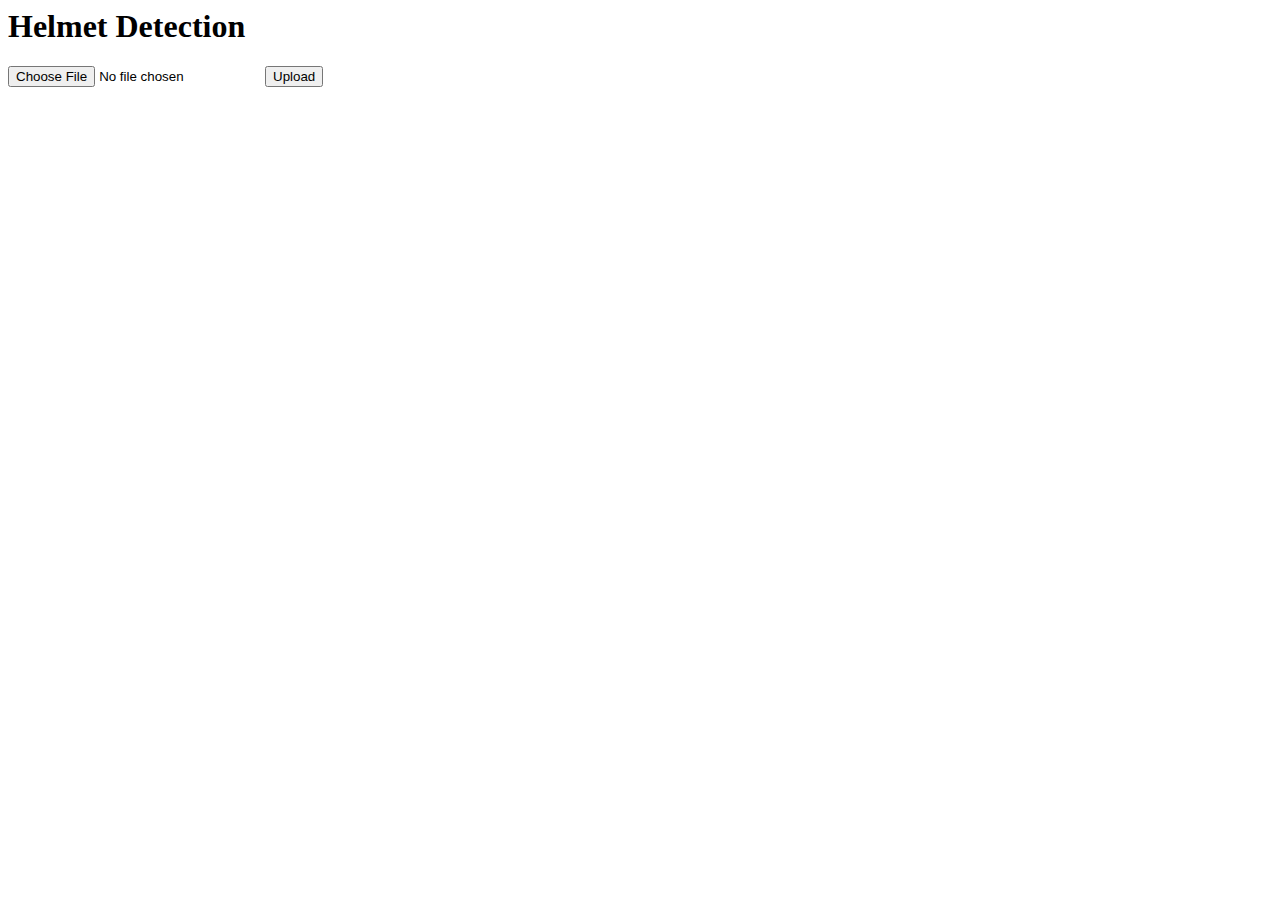
==== python_flask/template/index.html @ dfb3a4fe "push" ====
<html></html>
<head>
 <title>Helmet Detection</title>
</head>
<body>
 <h1>Helmet Detection</h1>
 <form action = "/success" method = "post" enctype="multipart/form-data">
  <input type="file" name="file" />
  <input type = "submit" value="Upload">
 </form>
</body>
</html>
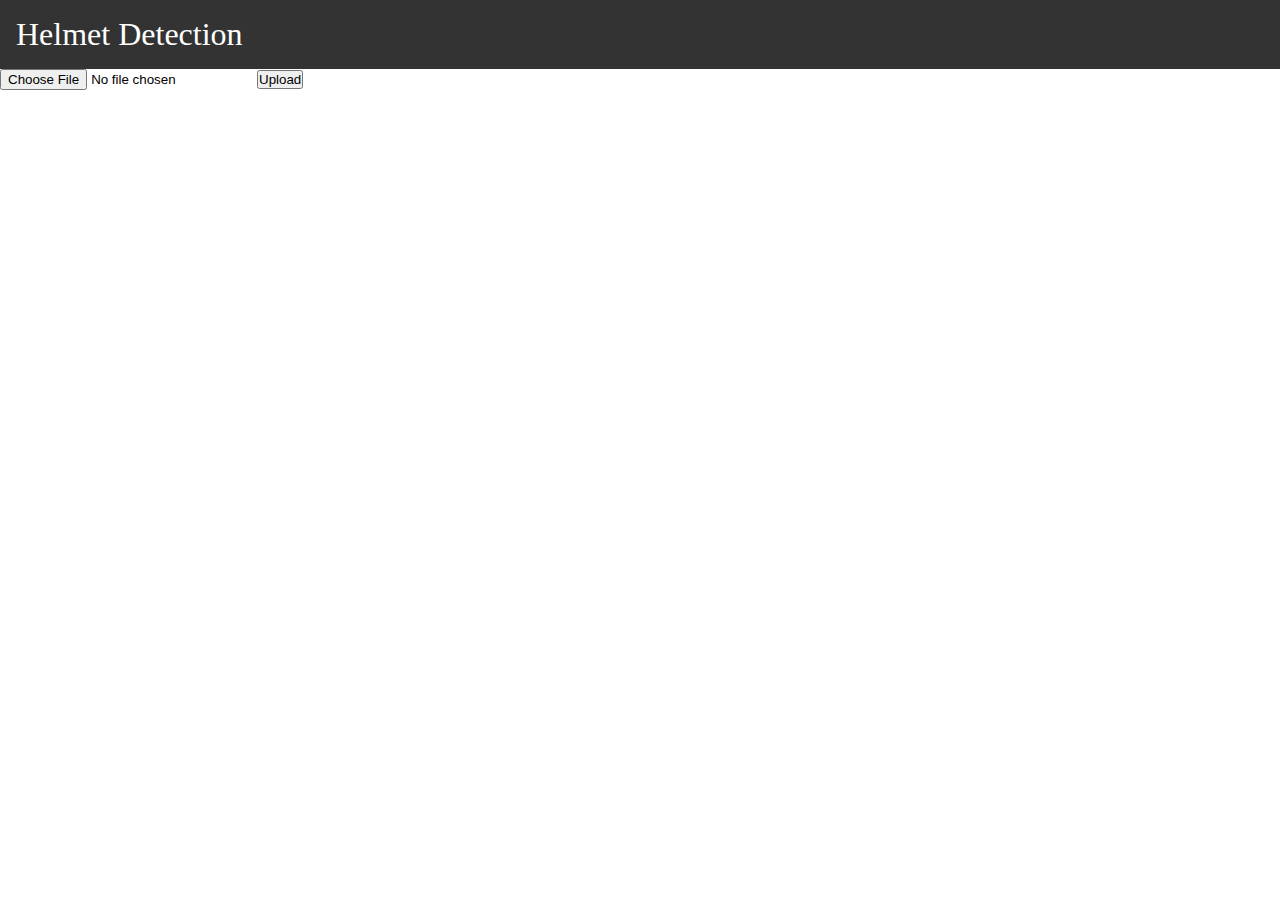
==== commit 5628dcec: "add" ====
--- a/python_flask/template/index.html
+++ b/python_flask/template/index.html
@@ -1,12 +1,20 @@
-<html></html>
+<!DOCTYPE html>
+<html lang="en">
 <head>
- <title>Helmet Detection</title>
+    <meta charset="UTF-8">
+    <meta name="viewport" content="width=device-width, initial-scale=1.0">
+    <title>Helmet Detection</title>
+    <link rel="stylesheet" href="styles.css">
 </head>
 <body>
- <h1>Helmet Detection</h1>
- <form action = "/success" method = "post" enctype="multipart/form-data">
-  <input type="file" name="file" />
-  <input type = "submit" value="Upload">
- </form>
+    <nav>
+        <div class="logo">
+            <a href="#">Helmet Detection</a>
+        </div>
+    </nav>
+    <form action = "/success" method = "post" enctype="multipart/form-data">
+     <input type="file" name="file" />
+     <input type = "submit" value="Upload">
+    </form>
 </body>
 </html>--- a/python_flask/template/styles.css
+++ b/python_flask/template/styles.css
@@ -0,0 +1,18 @@
+*{
+    margin: 0;
+    padding: 0;
+    box-sizing: border-box;
+}
+
+nav{
+    padding: 1rem;
+    background-color: #333;
+    display: flex;
+    justify-content: space-between;
+}
+
+.logo a {
+    font-size: 2rem;
+    color: rgb(255, 255, 255);
+    text-decoration: none;
+}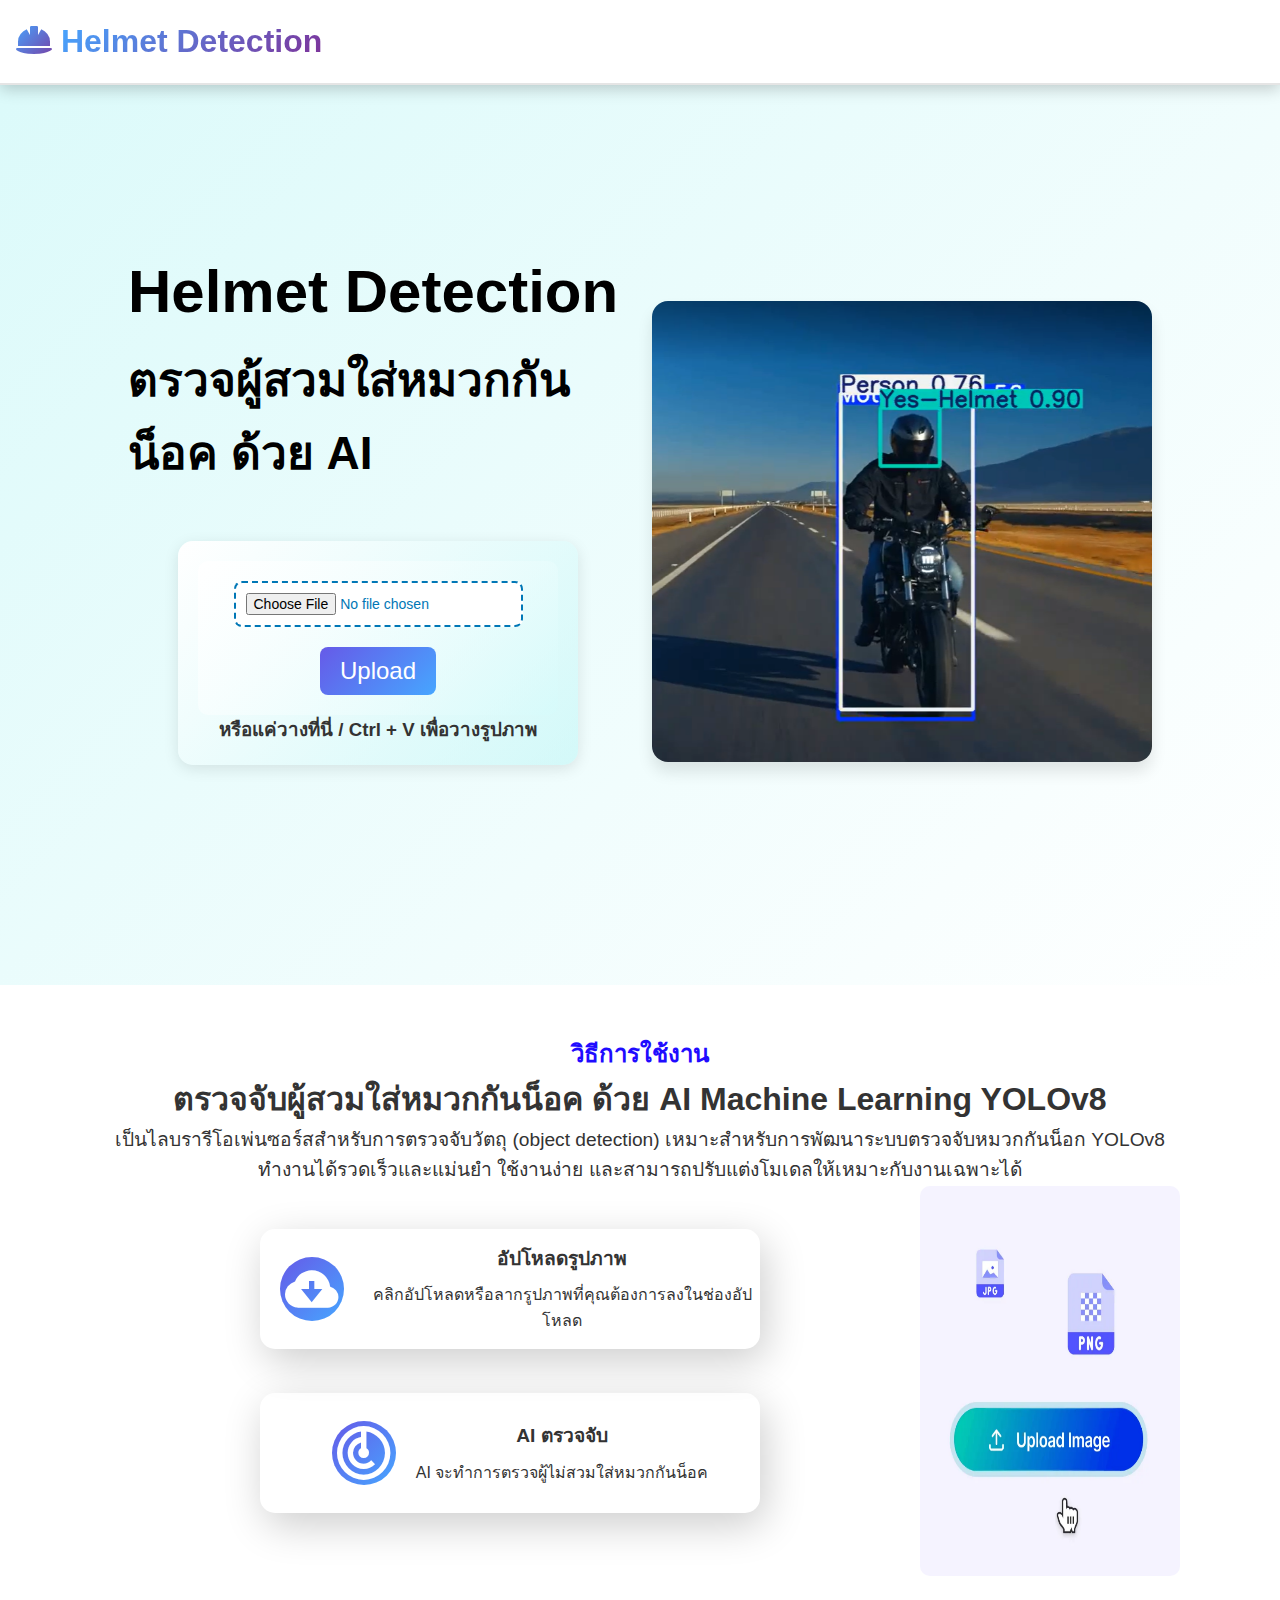
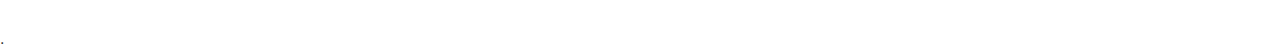
==== commit 8a09ec75: "add" ====
--- a/python_flask/template/index.html
+++ b/python_flask/template/index.html
@@ -5,16 +5,76 @@
     <meta name="viewport" content="width=device-width, initial-scale=1.0">
     <title>Helmet Detection</title>
     <link rel="stylesheet" href="styles.css">
+    <link rel="stylesheet" href="https://cdnjs.cloudflare.com/ajax/libs/font-awesome/6.0.0-beta3/css/all.min.css">
+    <link href='https://unpkg.com/boxicons@2.1.4/css/boxicons.min.css' rel='stylesheet'>
+
 </head>
 <body>
     <nav>
         <div class="logo">
+            <a href="#"><i class="fas fa-helmet-safety"></i> </a>
             <a href="#">Helmet Detection</a>
         </div>
     </nav>
-    <form action = "/success" method = "post" enctype="multipart/form-data">
-     <input type="file" name="file" />
-     <input type = "submit" value="Upload">
-    </form>
+    <section  class="home" id="home">
+        <div class="home-text">
+            <h1>Helmet Detection</h1>
+            <h2>ตรวจผู้สวมใส่หมวกกันน็อค ด้วย AI</h2>
+            <div class="btn">
+                <form class="btn-1" action = "/success" method = "post" enctype="multipart/form-data">
+                    <input type="file" name="file"  />
+                    <input type = "submit" value="Upload">
+                </form>
+                <h3>หรือแค่วางที่นี่ / Ctrl + V เพื่อวางรูปภาพ</h3>
+            </div>
+
+        </div>
+        <div class="home-img">
+            <img src="images/home.png" alt="">
+        </div>
+    </section>
+
+    <section class="how-to-use" id="How-to-use">
+    <div class="how-to-use-heading">
+        <h1>วิธีการใช้งาน</h1>
+        <h2>ตรวจจับผู้สวมใส่หมวกกันน็อค ด้วย AI Machine Learning YOLOv8</h2>
+        <p>เป็นไลบรารีโอเพ่นซอร์สสำหรับการตรวจจับวัตถุ (object detection) เหมาะสำหรับการพัฒนาระบบตรวจจับหมวกกันน็อก YOLOv8 ทำงานได้รวดเร็วและแม่นยำ ใช้งานง่าย และสามารถปรับแต่งโมเดลให้เหมาะกับงานเฉพาะได้</p>
+    </div>
+    <div class="how-to-use-content">
+        <div class="how-to-use-boxes">
+            <div class="box" id="upload-box">
+                <i class='bx bxs-cloud-download'></i>
+                <div class="how-to-use-text">
+                    <h1>อัปโหลดรูปภาพ</h1>
+                    <p>คลิกอัปโหลดหรือลากรูปภาพที่คุณต้องการลงในช่องอัปโหลด</p>
+                </div>
+            </div>
+            <div class="box" id="ai-detect-box">
+                <i class='bx bx-radar'></i>
+                <div class="how-to-use-text">
+                    <h1>AI ตรวจจับ</h1>
+                    <p>AI จะทำการตรวจผู้ไม่สวมใส่หมวกกันน็อค</p>
+                </div>
+            </div>
+        </div>
+        <div class="how-to-use-img">
+            <img id="dynamic-image" src="images/Screenshot 2024-07-30 235159.png" alt="AI Helmet Detection">
+        </div>
+    </div>
+</section>
+
+
+
+
+
+
+
+
+
+
+
+
+    
+    <script src="script.js"></script>.
 </body>
 </html>--- a/python_flask/template/styles.css
+++ b/python_flask/template/styles.css
@@ -1,18 +1,219 @@
-*{
+/* ตั้งค่ารีเซ็ต margin, padding และ box-sizing สำหรับทุกองค์ประกอบ */
+* {
     margin: 0;
     padding: 0;
     box-sizing: border-box;
 }
 
-nav{
+/* การตกแต่งแถบนำทาง (navigation) */
+nav {
     padding: 1rem;
-    background-color: #333;
+    background-color: #ffffff; /* สีน้ำเงินเข้ม */
     display: flex;
     justify-content: space-between;
-}
-
+    align-items: center;
+    box-shadow: 0px 4px 15px rgba(0, 0, 0, 0.2); /* เพิ่มเงาเพื่อสร้างมิติ */
+    border-bottom: 2px solid rgba(0, 0, 0, 0.1); /* เส้นขอบล่างบางๆ เพื่อเน้นมิติ */
+    position: sticky; /* ทำให้แถบนำทางติดอยู่ด้านบน */
+    top: 0;
+    z-index: 1000;
+}
+
+
+/* การตกแต่งโลโก้ */
 .logo a {
     font-size: 2rem;
-    color: rgb(255, 255, 255);
+    background: linear-gradient(135deg, #46A6FF, #7E3299); /* ไล่สีจากน้ำเงินเข้มไปฟ้าอ่อน */
+    -webkit-background-clip: text; /* ทำให้การไล่สีใช้กับตัวอักษร */
+    -webkit-text-fill-color: transparent; /* ทำให้พื้นหลังของตัวอักษรโปร่งใส */
     text-decoration: none;
+    font-weight: bold; /* เน้นโลโก้ */
+}
+
+
+/* การตกแต่งส่วน section */
+section {
+    padding: 50px 10%;
+    background: linear-gradient(135deg, #b1f4f474, #ffffff); /* ไล่สีฟ้าอ่อนไปสีขาว */
+}
+
+/* การตกแต่งส่วน home */
+.home {
+    width: 100%;
+    height: 100vh;
+    display: grid;
+    grid-template-columns: repeat(2, 1fr);
+    align-items: center;
+    gap: 1.5rem;
+}
+
+.home-img img {
+    width: 100%;
+    border-radius: 1rem;
+    box-shadow: 0px 10px 15px rgba(0, 0, 0, 0.1); /* เพิ่มเงาให้กับรูปภาพ */
+    transition: transform 0.3s ease; /* เพิ่มเอฟเฟกต์ซูมเมื่อ hover */
+}
+
+.home-img img:hover {
+    transform: scale(1.05); /* ซูมเมื่อ hover */
+}
+
+.home-text h1 {
+    font-size: 60px;
+    color: #000000; /* สีน้ำเงินเข้ม */
+    line-height: 1.2; /* เพิ่มการอ่านง่าย */
+}
+
+.home-text h2 {
+    font-size: 46px;
+    margin: 1rem 0;
+    color: #000000; /* สีน้ำเงินปานกลาง */
+}
+
+/* การตกแต่งปุ่มคอนเทนเนอร์ */
+.btn {
+    display: flex;
+    flex-direction: column;
+    align-items: center;
+    background: linear-gradient(135deg, #ffffff, #b1f4f474); /* ไล่สีฟ้าอ่อนไปสีขาว */
+    padding: 20px;
+    border-radius: 15px;
+    width: 400px;
+    margin: 50px auto;
+    box-shadow: 0px 4px 15px rgba(0, 0, 0, 0.1); /* เพิ่มเงาเล็กน้อย */
+    text-align: center;
+}
+
+/* การตกแต่งฟอร์ม */
+.btn-1 {
+    display: flex;
+    flex-direction: column;
+    align-items: center;
+    gap: 20px; /* ระยะห่างระหว่างองค์ประกอบ */
+    padding: 20px;
+    background: linear-gradient(135deg, #ffffff, #d4fbfb74); /* ไล่สีฟ้าอ่อนไปสีขาว */
+    border-radius: 10px;
+    width: 100%;
+}
+
+/* การตกแต่ง input[type="file"] */
+.btn-1 input[type="file"] {
+    background-color: #ffffff; /* พื้นหลังสีขาว */
+    border: 2px dashed #0077b6; /* ขอบเส้นประสีน้ำเงิน */
+    padding: 10px;
+    border-radius: 8px;
+    font-size: 14px;
+    cursor: pointer;
+    color: #0077b6; /* ข้อความสีน้ำเงิน */
+}
+
+/* การตกแต่ง input[type="submit"] */
+.btn-1 input[type="submit"] {
+    background: linear-gradient(135deg, #665AE8, #46A6FF); /* ไล่สีจากน้ำเงินเข้มไปน้ำเงินปานกลาง */
+    color: #ffffff; /* ข้อความสีขาว */
+    border: none;
+    padding: 10px 20px;
+    border-radius: 8px;
+    font-size: 24px;
+    cursor: pointer;
+    transition: background 0.3s ease; /* เพิ่มเอฟเฟกต์ hover */
+}
+
+/* เอฟเฟกต์เมื่อ hover บนปุ่ม submit */
+.btn-1 input[type="submit"]:hover {
+    background: linear-gradient(135deg, #577DF3, #665AE8); /* ไล่สีเข้มขึ้นเมื่อ hover */
+}
+
+
+/* การตกแต่งฟอนต์ */
+body {
+    font-family: 'Poppins', sans-serif; /* ใช้ฟอนต์โมเดิร์น */
+    line-height: 1.6; /* เพิ่มการอ่านง่าย */
+    color: #333; /* สีข้อความพื้นฐาน */
+}
+
+#How-to-use {
+    padding: 50px 100px;
+    text-align: center;
+}
+
+.how-to-use {
+    background: #ffffff;
+}
+
+.how-to-use-heading h1 {
+    font-size: 1.5rem;
+    color: #1F0CFF;
+}
+
+.how-to-use-heading h2 {
+    font-size: 2rem;
+}
+
+.how-to-use-heading p {
+    font-size: 1.2rem;
+}
+
+/* จัดเรียงกล่องสองกล่องเป็นแนวตั้งและรูปภาพอยู่ทางขวา */
+.how-to-use-content {
+    display: flex;
+    justify-content: space-between;
+    align-items: flex-start;
+}
+
+.how-to-use-boxes {
+    display: flex;
+    flex-direction: column; /* จัดเรียงกล่องเป็นแนวตั้ง */
+    justify-content: center;
+    align-items: flex-start;
+    margin-top: 20px; /* เพิ่ม margin-top เพื่อเลื่อนกล่องลงมา */
+}
+
+.how-to-use-img {
+    display: flex;
+    align-items: center;
+    justify-content: center;
+    height: 390px; /* ความสูงที่ต้องการ */
+    width: 100%; /* ความกว้างที่ต้องการ */
+    object-fit: cover; /* หรือใช้ contain ถ้าต้องการให้รูปภาพไม่ถูกตัด */
+
+}
+
+.how-to-use-img img {
+    width: 100%;
+    height: 100%;
+    border-radius: 10px;
+}
+
+.box {
+    cursor: pointer;
+    width: 500px;
+    height: 120px;
+    margin: 1.4rem 10rem;
+    border-radius: 15px;
+    box-shadow: 5px 12px 41px rgba(0, 0, 0, 0.2);
+    display: flex;
+    align-items: center;
+    justify-content: center;
+}
+
+.how-to-use-text h1 {
+    font-size: 1.2rem;
+    margin-bottom: 0.5rem;
+}
+
+.how-to-use-text p {
+    font-size: 1rem;
+}
+
+.box i {
+    font-size: 4rem;
+    margin: 20px;
+    color: #ffffff;
+    background: linear-gradient(135deg, #665AE8, #46A6FF); /* ไล่สีจากน้ำเงินเข้มไปน้ำเงินปานกลาง */
+    border-radius: 40px;
+}
+
+.box:hover {
+    transform: scale(1.05);
 }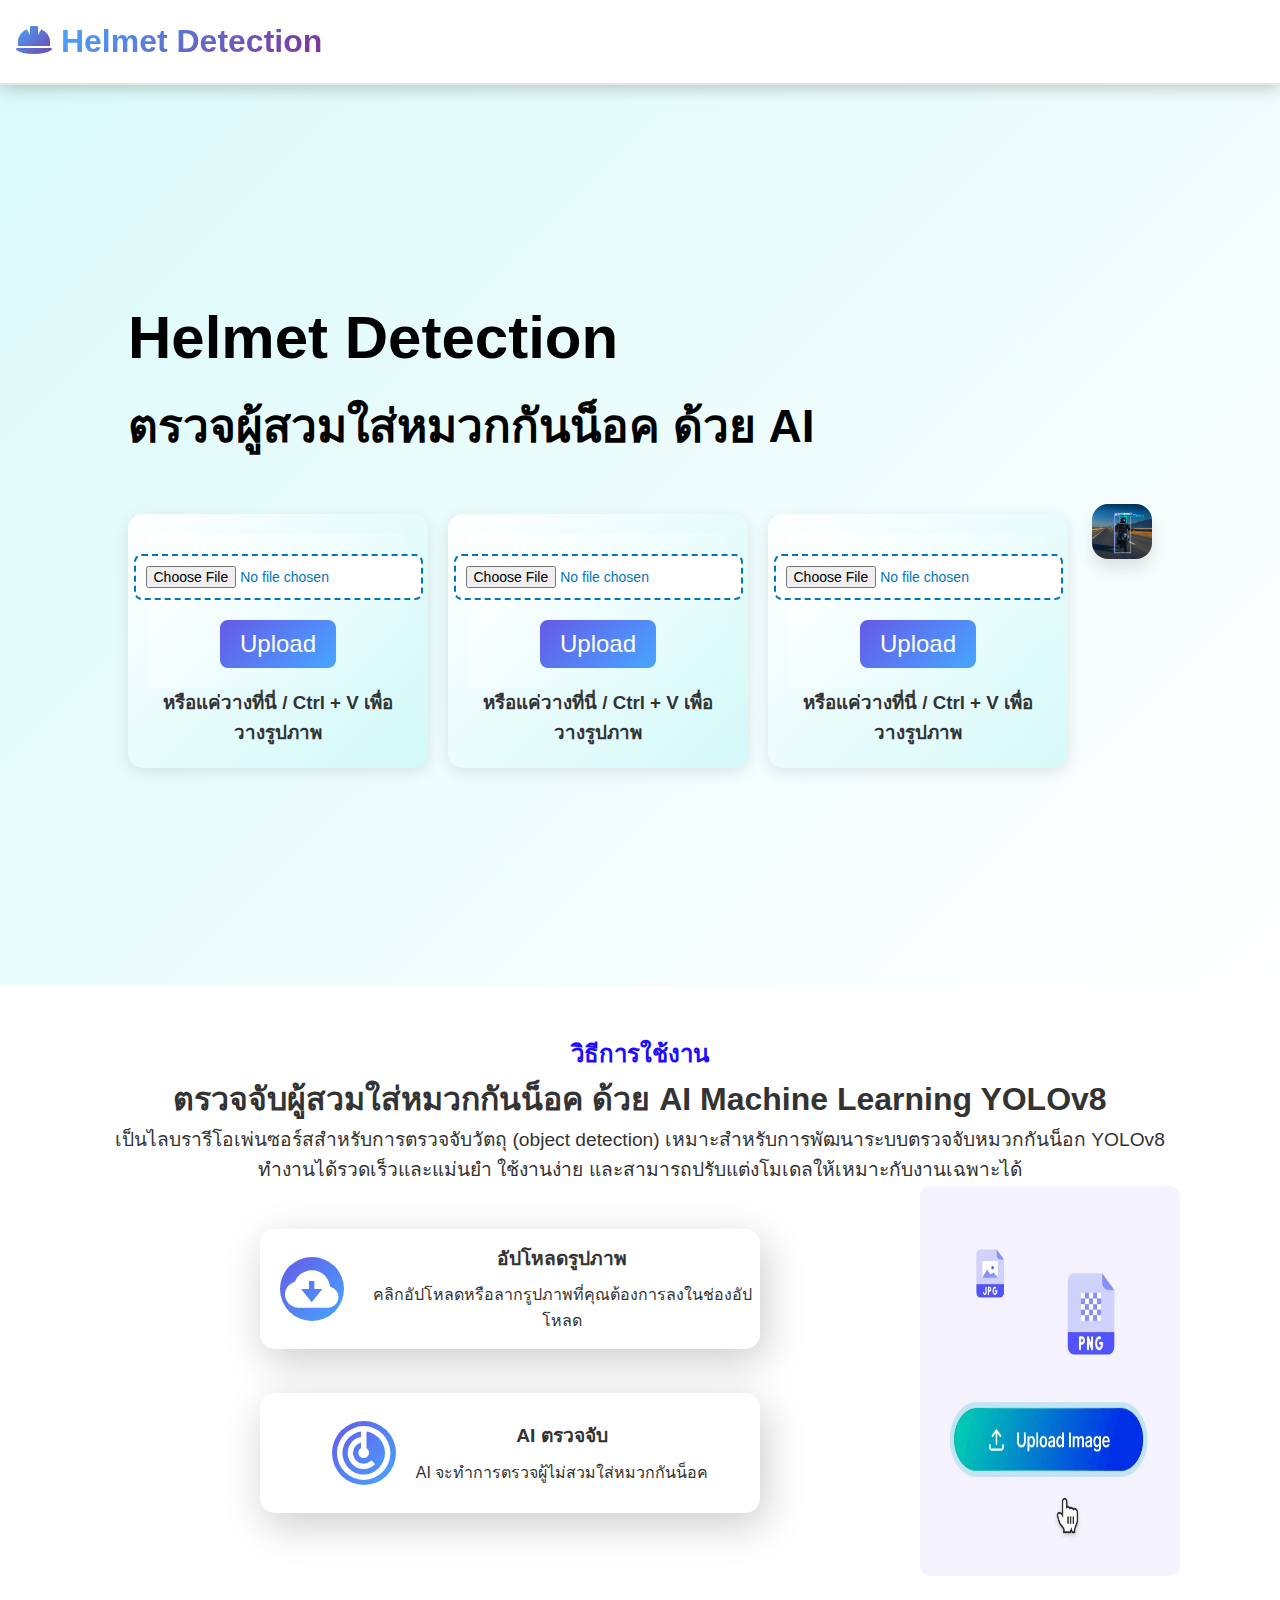
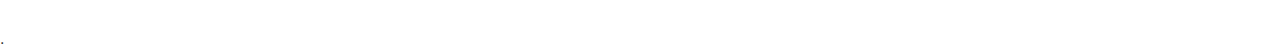
==== commit 3d7f13db: "add" ====
--- a/python_flask/template/index.html
+++ b/python_flask/template/index.html
@@ -20,13 +20,30 @@
         <div class="home-text">
             <h1>Helmet Detection</h1>
             <h2>ตรวจผู้สวมใส่หมวกกันน็อค ด้วย AI</h2>
-            <div class="btn">
-                <form class="btn-1" action = "/success" method = "post" enctype="multipart/form-data">
-                    <input type="file" name="file"  />
-                    <input type = "submit" value="Upload">
-                </form>
-                <h3>หรือแค่วางที่นี่ / Ctrl + V เพื่อวางรูปภาพ</h3>
+            <div class="btn-container">
+                <div class="btn">
+                    <form class="btn-1" action="/success" method="post" enctype="multipart/form-data">
+                        <input type="file" name="file" />
+                        <input type="submit" value="Upload">
+                    </form>
+                    <h3>หรือแค่วางที่นี่ / Ctrl + V เพื่อวางรูปภาพ</h3>
+                </div>
+                <div class="btn">
+                    <form class="btn-1" action="/success" method="post" enctype="multipart/form-data">
+                        <input type="file" name="file" />
+                        <input type="submit" value="Upload">
+                    </form>
+                    <h3>หรือแค่วางที่นี่ / Ctrl + V เพื่อวางรูปภาพ</h3>
+                </div>
+                <div class="btn">
+                    <form class="btn-1" action="/success" method="post" enctype="multipart/form-data">
+                        <input type="file" name="file" />
+                        <input type="submit" value="Upload">
+                    </form>
+                    <h3>หรือแค่วางที่นี่ / Ctrl + V เพื่อวางรูปภาพ</h3>
+                </div>
             </div>
+            
 
         </div>
         <div class="home-img">
--- a/python_flask/template/styles.css
+++ b/python_flask/template/styles.css
@@ -70,6 +70,15 @@
     color: #000000; /* สีน้ำเงินปานกลาง */
 }
 
+/* ปรับแต่งปุ่ม */
+.btn-container {
+    display: flex;
+    justify-content: center; /* จัดปุ่มให้อยู่กึ่งกลางหน้าจอ */
+    align-items: center;
+    gap: 20px; /* เพิ่มช่องว่างระหว่างปุ่ม */
+    margin-top: 50px;
+}
+
 /* การตกแต่งปุ่มคอนเทนเนอร์ */
 .btn {
     display: flex;
@@ -78,11 +87,11 @@
     background: linear-gradient(135deg, #ffffff, #b1f4f474); /* ไล่สีฟ้าอ่อนไปสีขาว */
     padding: 20px;
     border-radius: 15px;
-    width: 400px;
-    margin: 50px auto;
-    box-shadow: 0px 4px 15px rgba(0, 0, 0, 0.1); /* เพิ่มเงาเล็กน้อย */
+    width: 300px; /* ปรับขนาดให้ปุ่มเท่ากัน */
     text-align: center;
-}
+    box-shadow: 0px 4px 15px rgba(0, 0, 0, 0.1);
+}
+
 
 /* การตกแต่งฟอร์ม */
 .btn-1 {
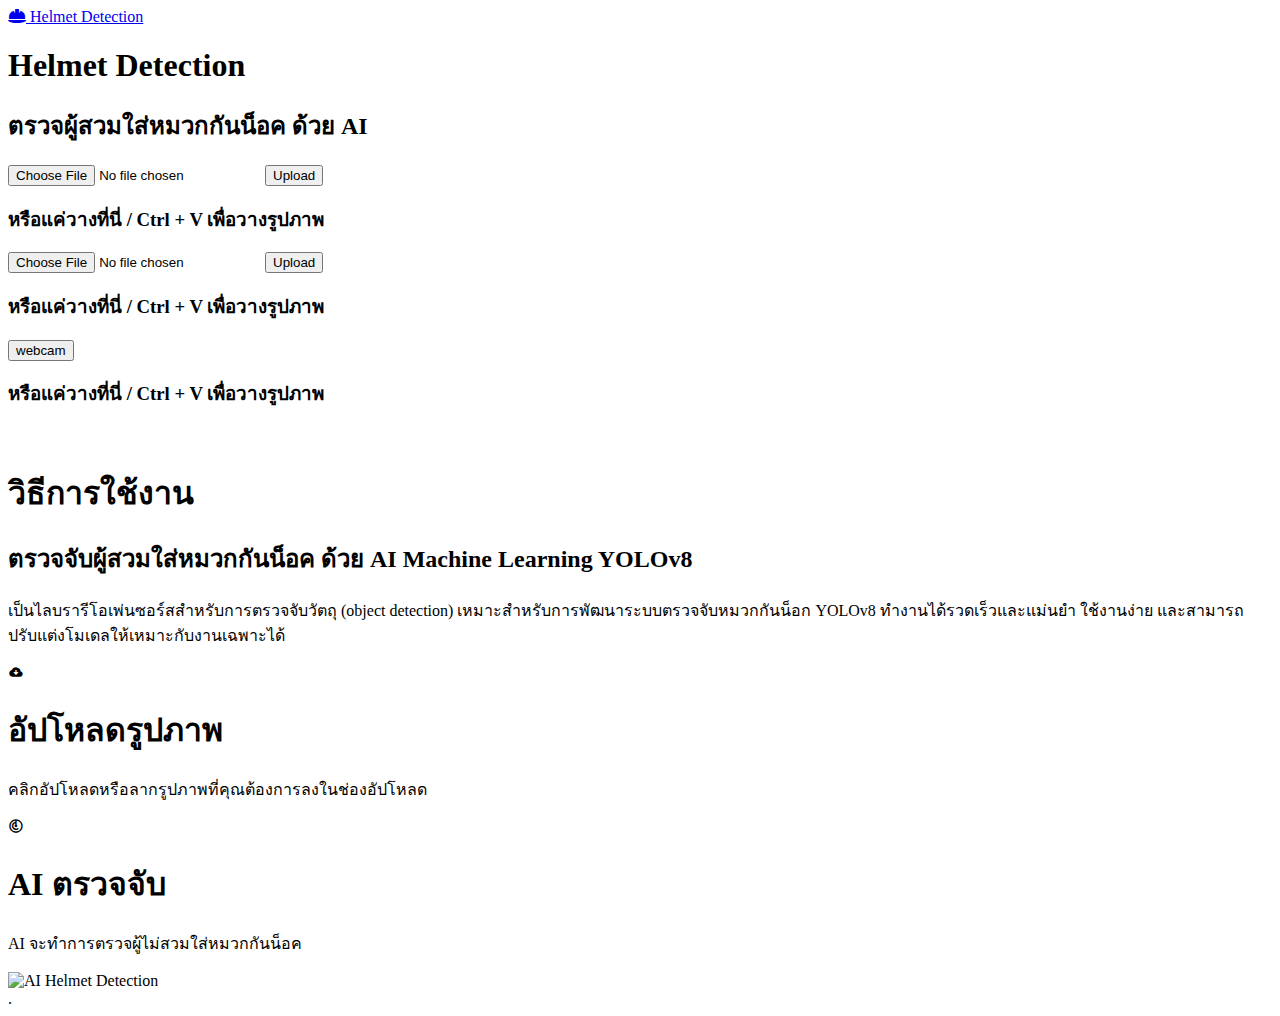
==== commit 79c7ab83: "add" ====
--- a/python_flask/template/index.html
+++ b/python_flask/template/index.html
@@ -22,23 +22,22 @@
             <h2>ตรวจผู้สวมใส่หมวกกันน็อค ด้วย AI</h2>
             <div class="btn-container">
                 <div class="btn">
-                    <form class="btn-1" action="/success" method="post" enctype="multipart/form-data">
-                        <input type="file" name="file" />
+                    <form class="btn-1" action="/upload_image" method="POST" enctype="multipart/form-data">
+                        <input type="file" name="file" accept="image/*"/>
                         <input type="submit" value="Upload">
                     </form>
                     <h3>หรือแค่วางที่นี่ / Ctrl + V เพื่อวางรูปภาพ</h3>
                 </div>
                 <div class="btn">
-                    <form class="btn-1" action="/success" method="post" enctype="multipart/form-data">
-                        <input type="file" name="file" />
+                    <form class="btn-1" action="/upload_video" method="POST" enctype="multipart/form-data">
+                        <input type="file" name="file" accept="video/*" />
                         <input type="submit" value="Upload">
                     </form>
                     <h3>หรือแค่วางที่นี่ / Ctrl + V เพื่อวางรูปภาพ</h3>
                 </div>
                 <div class="btn">
-                    <form class="btn-1" action="/success" method="post" enctype="multipart/form-data">
-                        <input type="file" name="file" />
-                        <input type="submit" value="Upload">
+                    <form class="btn-1" href="/webcam">
+                        <input type="submit" value="webcam">
                     </form>
                     <h3>หรือแค่วางที่นี่ / Ctrl + V เพื่อวางรูปภาพ</h3>
                 </div>
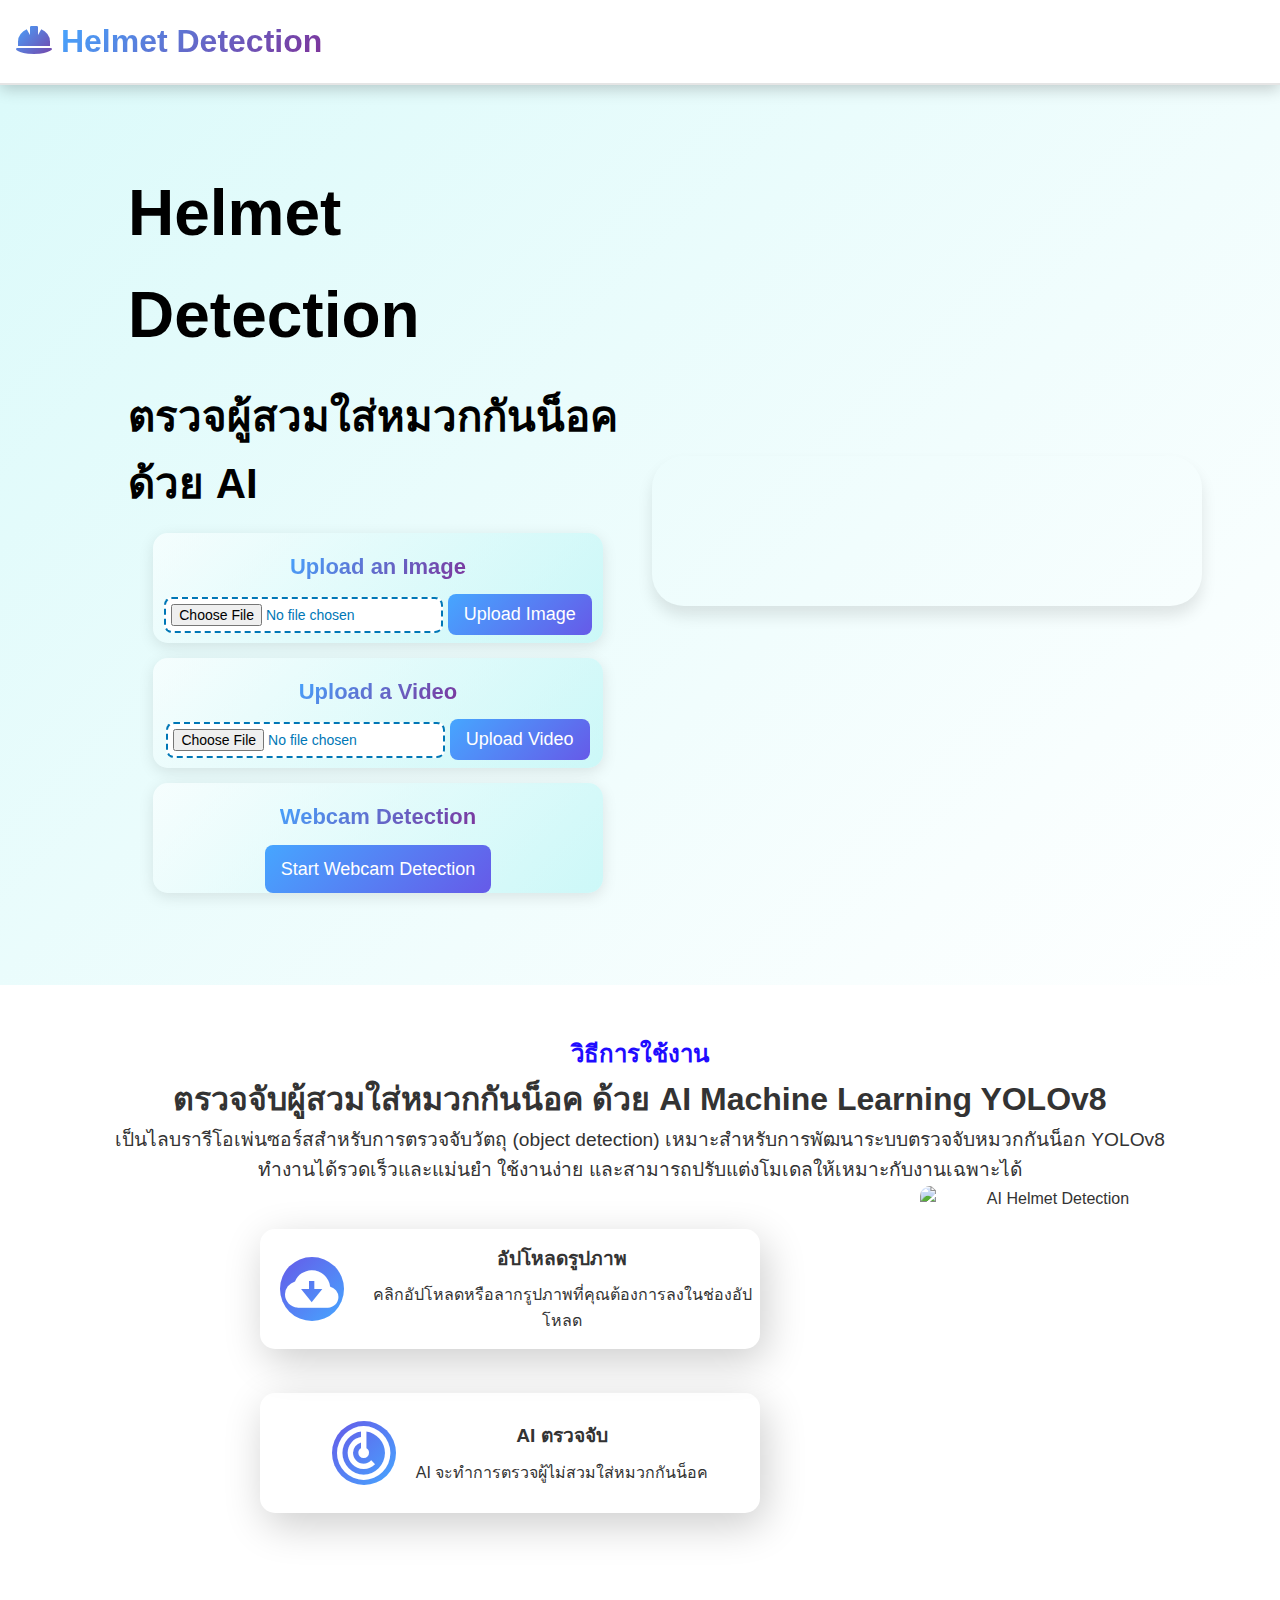
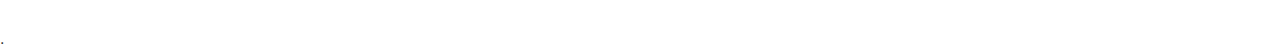
==== commit 9eacdcac: "add" ====
--- a/python_flask/template/index.html
+++ b/python_flask/template/index.html
@@ -22,32 +22,36 @@
             <h2>ตรวจผู้สวมใส่หมวกกันน็อค ด้วย AI</h2>
             <div class="btn-container">
                 <div class="btn">
-                    <form class="btn-1" action="/upload_image" method="POST" enctype="multipart/form-data">
-                        <input type="file" name="file" accept="image/*"/>
-                        <input type="submit" value="Upload">
+                    <h2>Upload an Image</h2>
+                    <form action="/upload_image" method="POST" enctype="multipart/form-data">
+                        <input type="file" name="file" accept="image/*">
+                        <button type="submit">Upload Image</button>
                     </form>
-                    <h3>หรือแค่วางที่นี่ / Ctrl + V เพื่อวางรูปภาพ</h3>
                 </div>
                 <div class="btn">
-                    <form class="btn-1" action="/upload_video" method="POST" enctype="multipart/form-data">
-                        <input type="file" name="file" accept="video/*" />
-                        <input type="submit" value="Upload">
+                    <h2>Upload a Video</h2>
+                    <form action="/upload_video" method="POST" enctype="multipart/form-data">
+                        <input type="file" name="file" accept="video/*">
+                        <button type="submit">Upload Video</button>
                     </form>
-                    <h3>หรือแค่วางที่นี่ / Ctrl + V เพื่อวางรูปภาพ</h3>
                 </div>
                 <div class="btn">
-                    <form class="btn-1" href="/webcam">
-                        <input type="submit" value="webcam">
-                    </form>
-                    <h3>หรือแค่วางที่นี่ / Ctrl + V เพื่อวางรูปภาพ</h3>
+                    <h2>Webcam Detection</h2>
+                    <a href="/webcam" class="webcam-link">Start Webcam Detection</a>
                 </div>
+                
             </div>
             
 
         </div>
         <div class="home-img">
-            <img src="images/home.png" alt="">
+            <video width="100%" autoplay loop muted>
+                <source src="images/450596137_3785505721772666_8967117101057399585_n.mp4" type="video/mp4">
+                Your browser does not support the video tag.
+            </video>
+            
         </div>
+        
     </section>
 
     <section class="how-to-use" id="How-to-use">
--- a/python_flask/template/styles.css
+++ b/python_flask/template/styles.css
@@ -0,0 +1,242 @@
+/* ตั้งค่ารีเซ็ต margin, padding และ box-sizing สำหรับทุกองค์ประกอบ */
+* {
+    margin: 0;
+    padding: 0;
+    box-sizing: border-box;
+}
+
+/* การตกแต่งแถบนำทาง (navigation) */
+nav {
+    padding: 1rem;
+    background-color: #ffffff; /* สีน้ำเงินเข้ม */
+    display: flex;
+    justify-content: space-between;
+    align-items: center;
+    box-shadow: 0px 4px 15px rgba(0, 0, 0, 0.2); /* เพิ่มเงาเพื่อสร้างมิติ */
+    border-bottom: 2px solid rgba(0, 0, 0, 0.1); /* เส้นขอบล่างบางๆ เพื่อเน้นมิติ */
+    position: sticky; /* ทำให้แถบนำทางติดอยู่ด้านบน */
+    top: 0;
+    z-index: 1000;
+}
+
+
+/* การตกแต่งโลโก้ */
+.logo a {
+    font-size: 2rem;
+    background: linear-gradient(135deg, #46A6FF, #7E3299); /* ไล่สีจากน้ำเงินเข้มไปฟ้าอ่อน */
+    -webkit-background-clip: text; /* ทำให้การไล่สีใช้กับตัวอักษร */
+    -webkit-text-fill-color: transparent; /* ทำให้พื้นหลังของตัวอักษรโปร่งใส */
+    text-decoration: none;
+    font-weight: bold; /* เน้นโลโก้ */
+}
+
+
+/* การตกแต่งส่วน section */
+section {
+    padding: 50px 10%;
+    background: linear-gradient(135deg, #b1f4f474, #ffffff); /* ไล่สีฟ้าอ่อนไปสีขาว */
+}
+
+/* การตกแต่งส่วน home */
+.home {
+    width: 100%;
+    height: 100vh;
+    display: grid;
+    grid-template-columns: repeat(2, 1fr);
+    align-items: center;
+    gap: 1.5rem;
+}
+
+.home-img video {
+    width: 110%;
+    border-radius: 2rem;
+    box-shadow: 0px 10px 15px rgba(0, 0, 0, 0.1); /* เพิ่มเงาให้กับวิดีโอ */
+    transition: transform 0.3s ease; /* เพิ่มเอฟเฟกต์ซูมเมื่อ hover */
+}
+
+.home-img video:hover {
+    transform: scale(1.05); /* ซูมเมื่อ hover */
+}
+
+
+.home-text h1 {
+    font-size: 64px;
+    color: #000000; /* สีน้ำเงินเข้ม */
+}
+
+.home-text h2 {
+    font-size: 42px;
+    margin: 1rem 0;
+    color: #000000; /* สีน้ำเงินปานกลาง */
+}
+
+
+/* การตกแต่งคอนเทนเนอร์ของปุ่ม */
+.btn {
+    display: flex;
+    flex-direction: column; /* จัดเรียงเนื้อหาในแนวตั้ง */
+    align-items: center;
+    background: linear-gradient(135deg, #ffffff93, #b1f4f493); /* ไล่สีฟ้าอ่อนไปสีขาว */
+    padding: 0px;
+    border-radius: 15px;
+    width: 450px; /* กำหนดขนาดกว้างให้เหมาะสม */
+    margin: 15px auto;
+    box-shadow: 0px 4px 15px rgba(0, 0, 0, 0.1); /* เพิ่มเงาเล็กน้อย */
+    text-align: center;
+}
+
+/* การตกแต่งหัวเรื่อง */
+.btn h2 {
+    font-size: 22px; /* ขนาดฟอนต์ของหัวเรื่อง */
+    margin-bottom: 10px; /* เพิ่มช่องว่างระหว่างหัวเรื่องและฟอร์ม */
+    background: linear-gradient(135deg, #46A6FF, #7E3299); /* ไล่สีจากน้ำเงินเข้มไปฟ้าอ่อน */
+    -webkit-background-clip: text; /* ทำให้การไล่สีใช้กับตัวอักษร */
+    -webkit-text-fill-color: transparent; /* ทำให้พื้นหลังของตัวอักษรโปร่งใส */}
+
+/* การตกแต่ง input[type="file"] */
+.btn input[type="file"] {
+    background-color: #ffffff;
+    border: 2px dashed #0077b6; /* ขอบเส้นประสีน้ำเงิน */
+    padding: 5px;
+    border-radius: 8px;
+    font-size: 14px;
+    cursor: pointer;
+    color: #0077b6; /* ข้อความสีน้ำเงิน */
+    margin-bottom: 10px; /* เพิ่มช่องว่างด้านล่าง input */
+}
+
+/* การตกแต่งปุ่ม upload */
+.btn button {
+    background: linear-gradient(135deg, #46A6FF, #665AE8); /* ไล่สีจากฟ้าเข้มน้ำเงิน */
+    color: #ffffff; /* ข้อความสีขาว */
+    border: none;
+    padding: 10px 16px;
+    border-radius: 8px;
+    font-size: 18px; /* ขนาดฟอนต์ของปุ่ม */
+    cursor: pointer;
+    transition: background 0.3s ease; /* เพิ่มเอฟเฟกต์ hover */
+}
+
+/* เอฟเฟกต์เมื่อ hover บนปุ่ม */
+.btn button:hover {
+    background: linear-gradient(135deg, #e39709, #fd0000); /* ไล่สีเข้มขึ้นเมื่อ hover */
+}
+
+/* การตกแต่งลิงก์ Webcam Detection */
+.btn .webcam-link {
+    background: linear-gradient(135deg, #46A6FF, #665AE8); /* ไล่สีเหมือนกับปุ่ม */
+    color: #ffffff; /* ข้อความสีขาว */
+    padding: 10px 16px;
+    border-radius: 8px;
+    text-decoration: none;
+    font-size: 18px;
+    cursor: pointer;
+    transition: background 0.3s ease;
+}
+
+/* เอฟเฟกต์เมื่อ hover บนลิงก์ Webcam Detection */
+.btn .webcam-link:hover {
+    background: linear-gradient(135deg, #e39709, #fd0000); /* ไล่สีเข้มขึ้นเมื่อ hover */
+}
+
+/* การตกแต่งข้อความเพิ่มเติม */
+.btn h3 {
+    margin-top: 20px;
+    font-size: 16px;
+    color: #555555; /* สีเทาเข้มสำหรับข้อความเพิ่มเติม */
+}
+
+
+
+/* การตกแต่งฟอนต์ */
+body {
+    font-family: 'Poppins', sans-serif; /* ใช้ฟอนต์โมเดิร์น */
+    line-height: 1.6; /* เพิ่มการอ่านง่าย */
+    color: #333; /* สีข้อความพื้นฐาน */
+}
+
+#How-to-use {
+    padding: 50px 100px;
+    text-align: center;
+}
+
+.how-to-use {
+    background: #ffffff;
+}
+
+.how-to-use-heading h1 {
+    font-size: 1.5rem;
+    color: #1F0CFF;
+}
+
+.how-to-use-heading h2 {
+    font-size: 2rem;
+}
+
+.how-to-use-heading p {
+    font-size: 1.2rem;
+}
+
+/* จัดเรียงกล่องสองกล่องเป็นแนวตั้งและรูปภาพอยู่ทางขวา */
+.how-to-use-content {
+    display: flex;
+    justify-content: space-between;
+    align-items: flex-start;
+}
+
+.how-to-use-boxes {
+    display: flex;
+    flex-direction: column; /* จัดเรียงกล่องเป็นแนวตั้ง */
+    justify-content: center;
+    align-items: flex-start;
+    margin-top: 20px; /* เพิ่ม margin-top เพื่อเลื่อนกล่องลงมา */
+}
+
+.how-to-use-img {
+    display: flex;
+    align-items: center;
+    justify-content: center;
+    height: 390px; /* ความสูงที่ต้องการ */
+    width: 100%; /* ความกว้างที่ต้องการ */
+    object-fit: cover; /* หรือใช้ contain ถ้าต้องการให้รูปภาพไม่ถูกตัด */
+
+}
+
+.how-to-use-img img {
+    width: 100%;
+    height: 100%;
+    border-radius: 10px;
+}
+
+.box {
+    cursor: pointer;
+    width: 500px;
+    height: 120px;
+    margin: 1.4rem 10rem;
+    border-radius: 15px;
+    box-shadow: 5px 12px 41px rgba(0, 0, 0, 0.2);
+    display: flex;
+    align-items: center;
+    justify-content: center;
+}
+
+.how-to-use-text h1 {
+    font-size: 1.2rem;
+    margin-bottom: 0.5rem;
+}
+
+.how-to-use-text p {
+    font-size: 1rem;
+}
+
+.box i {
+    font-size: 4rem;
+    margin: 20px;
+    color: #ffffff;
+    background: linear-gradient(135deg, #665AE8, #46A6FF); /* ไล่สีจากน้ำเงินเข้มไปน้ำเงินปานกลาง */
+    border-radius: 40px;
+}
+
+.box:hover {
+    transform: scale(1.05);
+}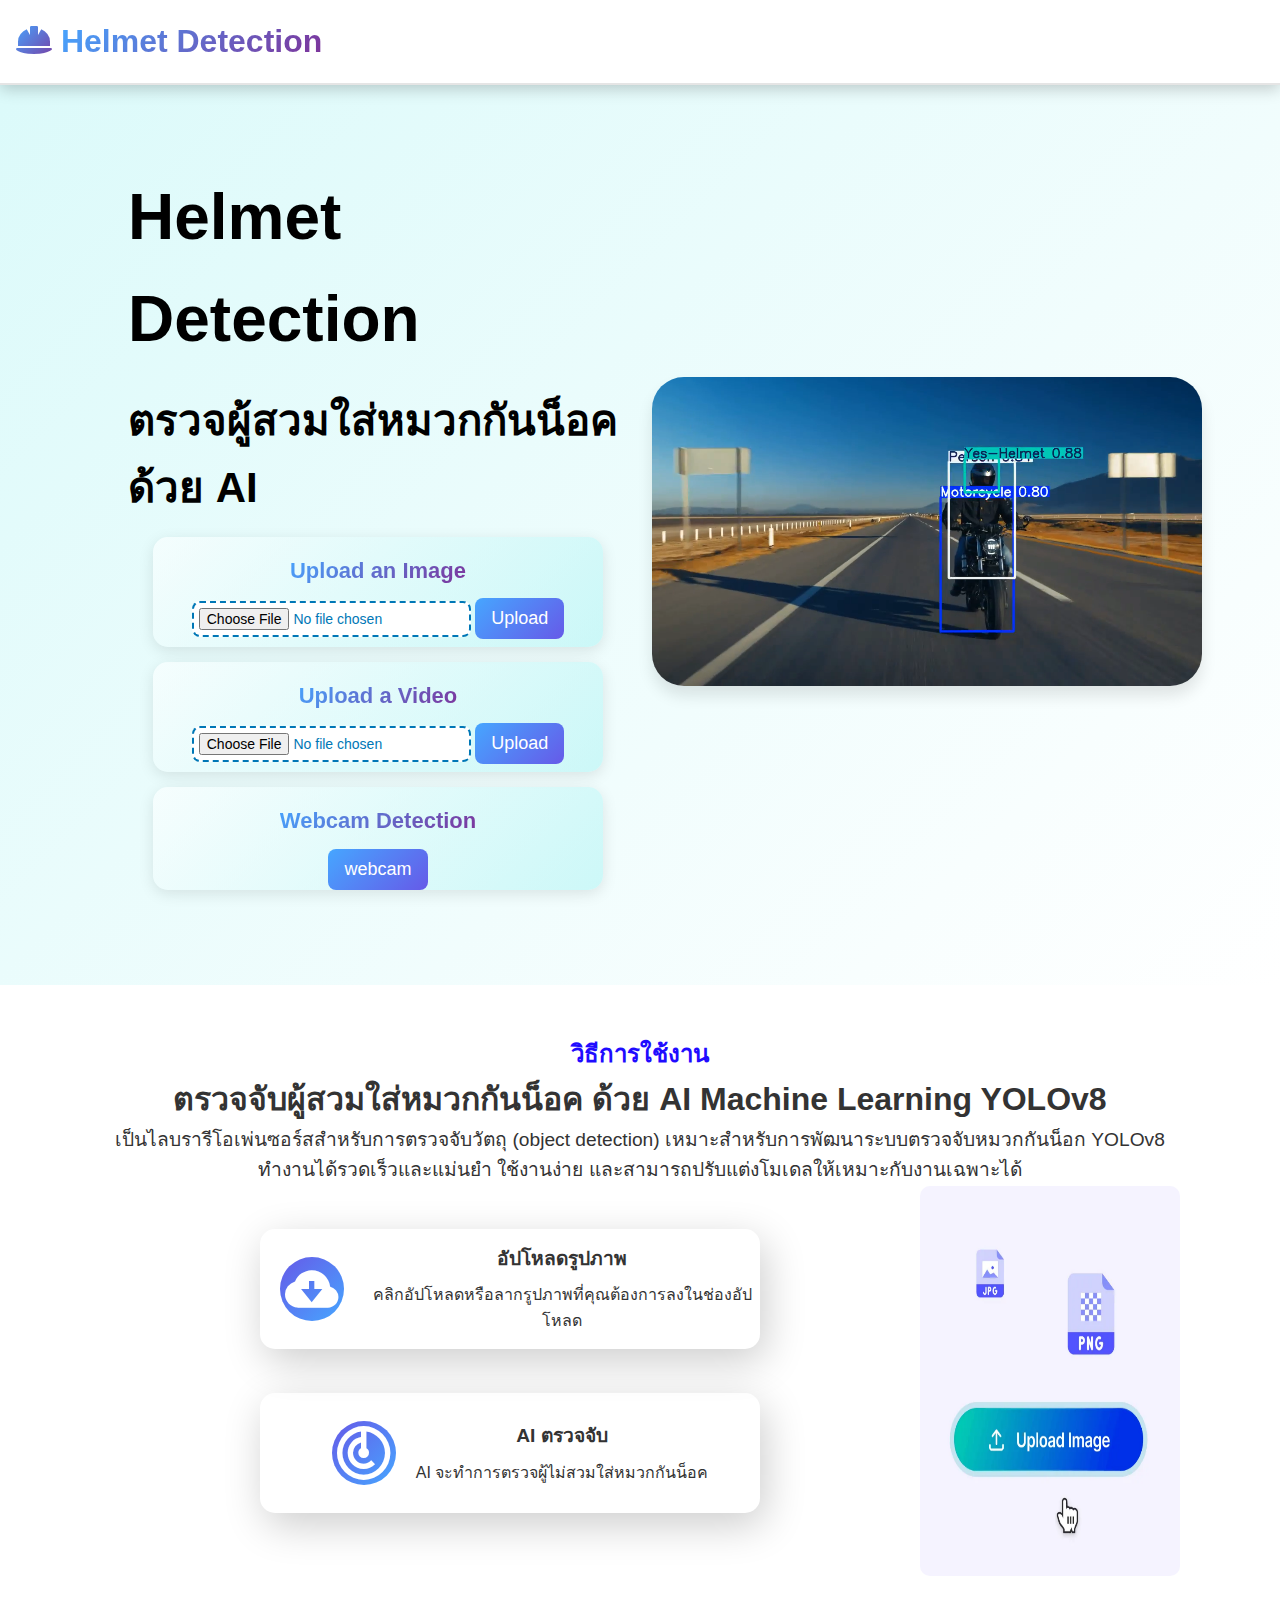
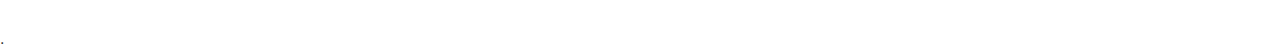
==== commit 0fef6b8a: "add" ====
--- a/python_flask/template/index.html
+++ b/python_flask/template/index.html
@@ -23,23 +23,24 @@
             <div class="btn-container">
                 <div class="btn">
                     <h2>Upload an Image</h2>
-                    <form action="/upload_image" method="POST" enctype="multipart/form-data">
-                        <input type="file" name="file" accept="image/*">
-                        <button type="submit">Upload Image</button>
+                    <form class="btn-1" action="/upload_image" method="POST" enctype="multipart/form-data">
+                        <input type="file" name="file" accept="image/*"/>
+                        <input type="submit" value="Upload">
                     </form>
                 </div>
                 <div class="btn">
                     <h2>Upload a Video</h2>
-                    <form action="/upload_video" method="POST" enctype="multipart/form-data">
-                        <input type="file" name="file" accept="video/*">
-                        <button type="submit">Upload Video</button>
+                    <form class="btn-1" action="/upload_video" method="POST" enctype="multipart/form-data">
+                        <input type="file" name="file" accept="video/*" />
+                        <input type="submit" value="Upload">
                     </form>
                 </div>
                 <div class="btn">
                     <h2>Webcam Detection</h2>
-                    <a href="/webcam" class="webcam-link">Start Webcam Detection</a>
+                    <form class="btn-1" href="/webcam">
+                        <input type="submit" value="webcam">
+                    </form>
                 </div>
-                
             </div>
             
 
--- a/python_flask/template/styles.css
+++ b/python_flask/template/styles.css
@@ -91,7 +91,8 @@
     margin-bottom: 10px; /* เพิ่มช่องว่างระหว่างหัวเรื่องและฟอร์ม */
     background: linear-gradient(135deg, #46A6FF, #7E3299); /* ไล่สีจากน้ำเงินเข้มไปฟ้าอ่อน */
     -webkit-background-clip: text; /* ทำให้การไล่สีใช้กับตัวอักษร */
-    -webkit-text-fill-color: transparent; /* ทำให้พื้นหลังของตัวอักษรโปร่งใส */}
+    -webkit-text-fill-color: transparent; /* ทำให้พื้นหลังของตัวอักษรโปร่งใส */
+}
 
 /* การตกแต่ง input[type="file"] */
 .btn input[type="file"] {
@@ -106,6 +107,7 @@
 }
 
 /* การตกแต่งปุ่ม upload */
+.btn input[type="submit"],
 .btn button {
     background: linear-gradient(135deg, #46A6FF, #665AE8); /* ไล่สีจากฟ้าเข้มน้ำเงิน */
     color: #ffffff; /* ข้อความสีขาว */
@@ -118,6 +120,7 @@
 }
 
 /* เอฟเฟกต์เมื่อ hover บนปุ่ม */
+.btn input[type="submit"]:hover,
 .btn button:hover {
     background: linear-gradient(135deg, #e39709, #fd0000); /* ไล่สีเข้มขึ้นเมื่อ hover */
 }
@@ -139,12 +142,7 @@
     background: linear-gradient(135deg, #e39709, #fd0000); /* ไล่สีเข้มขึ้นเมื่อ hover */
 }
 
-/* การตกแต่งข้อความเพิ่มเติม */
-.btn h3 {
-    margin-top: 20px;
-    font-size: 16px;
-    color: #555555; /* สีเทาเข้มสำหรับข้อความเพิ่มเติม */
-}
+
 
 
 
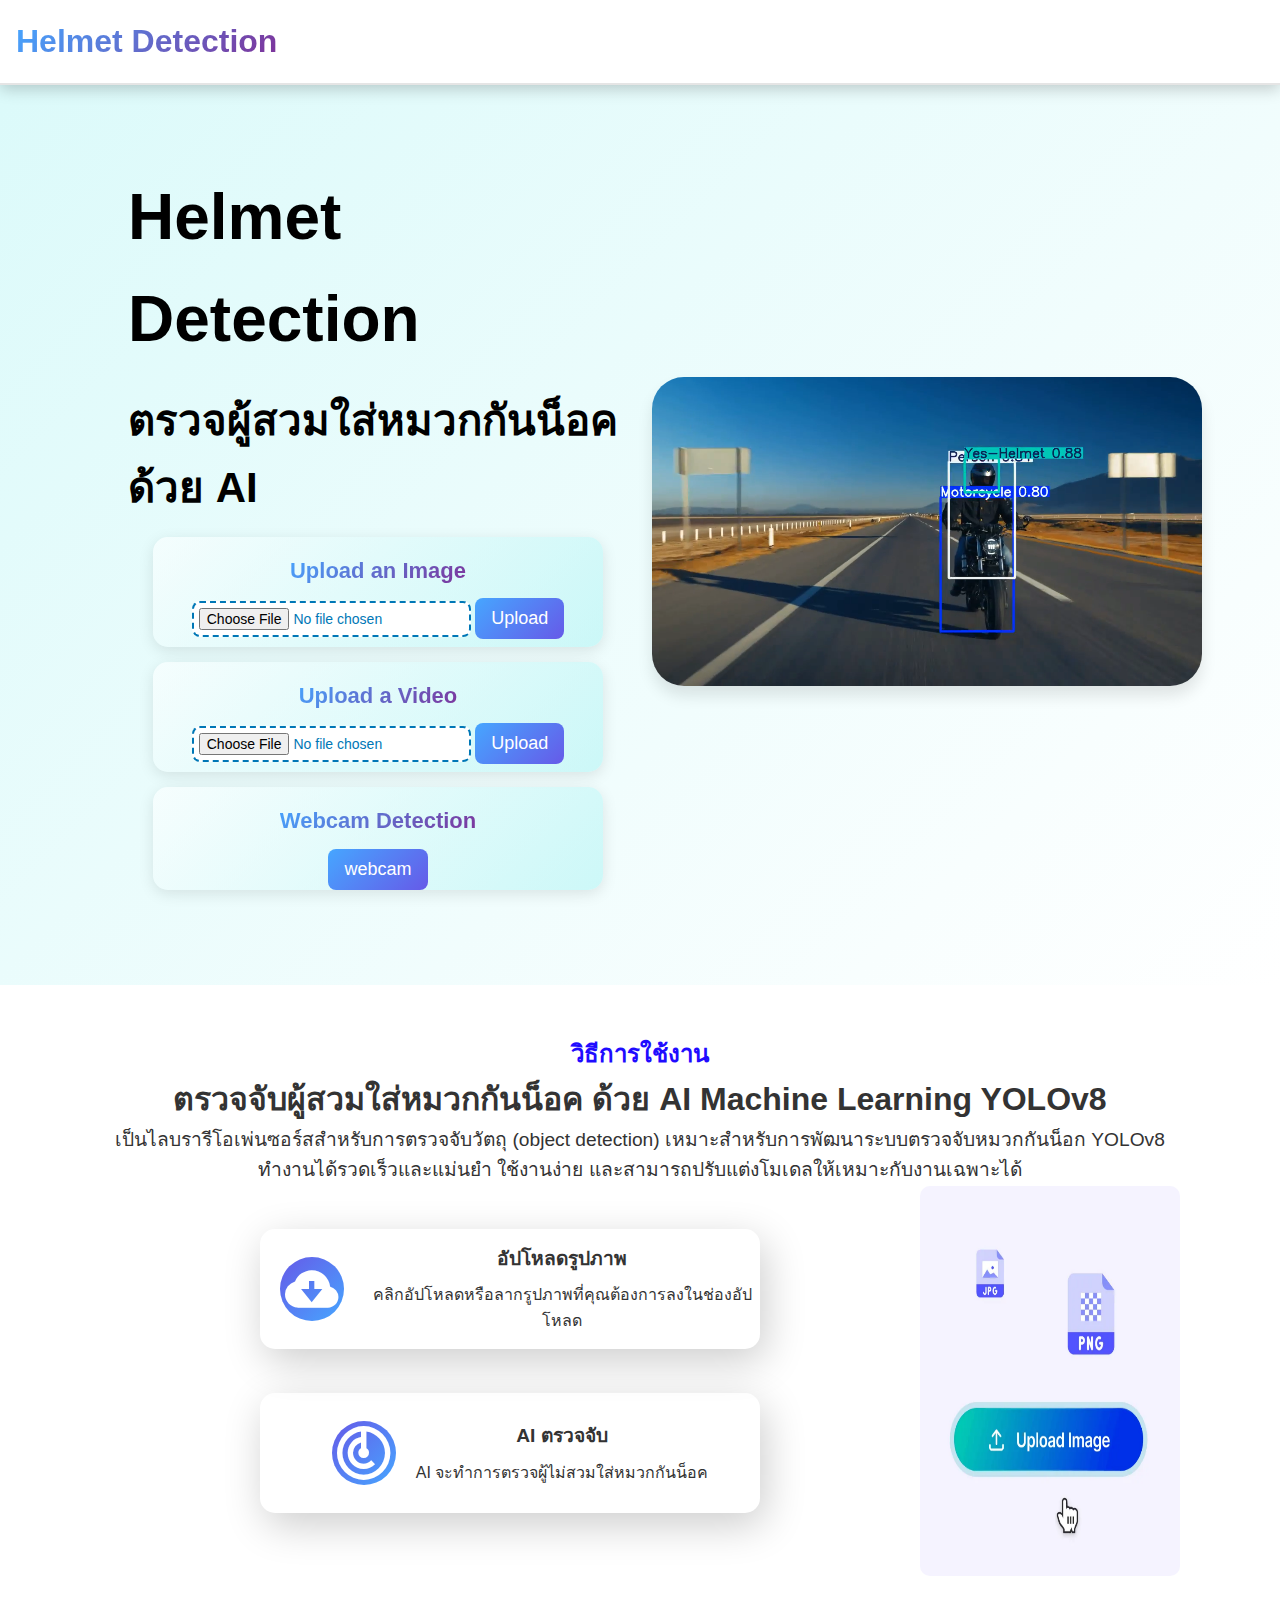
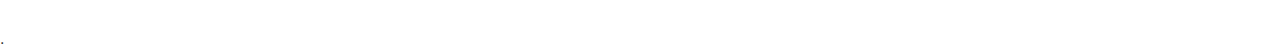
==== commit 2b878518: "add" ====
--- a/python_flask/template/index.html
+++ b/python_flask/template/index.html
@@ -12,7 +12,6 @@
 <body>
     <nav>
         <div class="logo">
-            <a href="#"><i class="fas fa-helmet-safety"></i> </a>
             <a href="#">Helmet Detection</a>
         </div>
     </nav>
